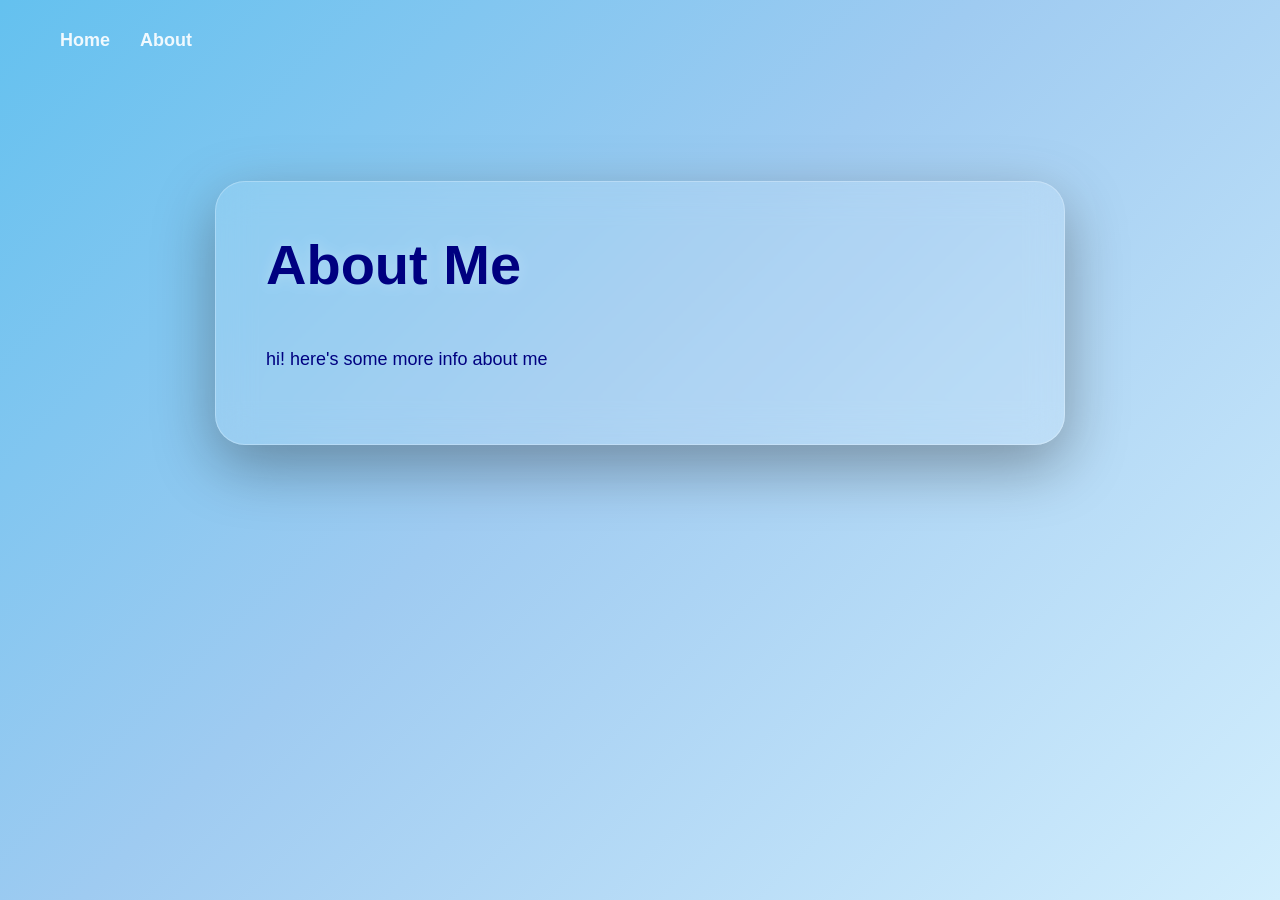
==== about.html @ 930d838c "first commit, project setup and basic background in css" ====
<!DOCTYPE html>
<html>

<head>
    <title>About Me</title>

    <link rel="stylesheet" href="style.css">
</head>

<div class="cloud cloud1"></div>
<div class="cloud cloud2"></div>
<div class="cloud cloud3"></div>

<body class="about-page">

    <nav>
        <a href="index.html">Home</a>
        <a href="about.html">About</a>
    </nav>

    <section id="about" class="about-card">

        <h1>About Me</h1>

        <p>
            hi! here's some more info about me
        </p>

        <p>
            
        </p>

    </section>

</body>
</html>
---- style.css ----
* {
    box-sizing: border-box;
}

body {
    margin: 0;
    min-height: 100vh;
    font-family: Arial, sans-serif;
    overflow-x: hidden;
}

.home-page {
    color: black;

    background:
        linear-gradient(
            135deg,
            #cfefff 0%,
            #77a4e7 20%,
            #30527c 62%,
            #1b263b 82%,
            #0d1b2a 100%
        );

    background-attachment: fixed;

    overflow-x: hidden;
}

.about-page {
    color: navy;
    background:
        linear-gradient(
            135deg,
            #64c1ef 0%,
            #9fcbf1 45%,
            #d2eefd 100%
        );

    background-attachment: fixed;
}

/* Navigation */

nav {
    padding: 30px 60px;
    display: flex;
    gap: 30px;
    position: relative;
    z-index: 10;
}

nav a {
    color: rgba(255, 255, 255, 0.9);
    text-decoration: none;
    font-size: 18px;
    font-weight: bold;
    transition: 0.3s;
}

nav a:hover {
    color: white;
    text-shadow: 0 0 12px rgba(255, 255, 255, 0.8);
}

/* Main content card */

section {
    max-width: 850px;
    margin: 100px auto;
    padding: 50px;
    border-radius: 30px;
    background: rgba(255, 255, 255, 0.12);
    backdrop-filter: blur(18px);
    border: 1px solid rgba(255, 255, 255, 0.25);
    box-shadow:
        0 0 40px rgba(255, 255, 255, 0.08),
        0 20px 60px rgba(0, 0, 0, 0.35);
    position: relative;
    z-index: 10;
}

h1 {
    font-size: 56px;
    margin-top: 0;
    color: navy;
    text-shadow: 0 0 14px rgba(255, 255, 255, 0.25);
}

p {
    font-size: 18px;
    line-height: 1.8;
    color: navy;
}



/* Moon */

.moon {
    position: fixed;

    top: 670px;
    right: 100px;

    width: 140px;
    height: 140px;

    background-image: url("images/moon2.png");

    background-size: contain;
    background-repeat: no-repeat;
    background-position: center;

    opacity: 0.4;

    filter:
        drop-shadow(0 0 30px rgba(255,255,255,0.6))
        drop-shadow(0 0 80px rgba(255,255,255,0.25));

    z-index: 1;
}

/* Stars */

.stars {
    position: fixed;
    inset: 0;

    background-image:

        /* DENSE BOTTOM RIGHT */

        radial-gradient(2px 2px at 98% 95%, rgba(255,255,255,0.95), transparent),
        radial-gradient(1px 1px at 96% 92%, rgba(255,255,255,0.8), transparent),
        radial-gradient(2px 2px at 94% 88%, rgba(255,255,255,0.9), transparent),
        radial-gradient(1px 1px at 92% 84%, rgba(255,255,255,0.7), transparent),
        radial-gradient(2px 2px at 90% 82%, rgba(255,255,255,0.95), transparent),
        radial-gradient(1px 1px at 88% 79%, rgba(255,255,255,0.75), transparent),
        radial-gradient(2px 2px at 97% 78%, rgba(255,255,255,0.9), transparent),
        radial-gradient(1px 1px at 95% 74%, rgba(255,255,255,0.6), transparent),
        radial-gradient(2px 2px at 91% 73%, rgba(255,255,255,0.9), transparent),
        radial-gradient(1.5px 1.5px at 89% 69%, rgba(255,255,255,0.8), transparent),

        /* LOWER RIGHT SPREAD */

        radial-gradient(2px 2px at 86% 90%, rgba(255,255,255,0.85), transparent),
        radial-gradient(1px 1px at 84% 86%, rgba(255,255,255,0.65), transparent),
        radial-gradient(2px 2px at 82% 82%, rgba(255,255,255,0.9), transparent),
        radial-gradient(1px 1px at 80% 78%, rgba(255,255,255,0.7), transparent),
        radial-gradient(2px 2px at 78% 74%, rgba(255,255,255,0.85), transparent),
        radial-gradient(1px 1px at 76% 70%, rgba(255,255,255,0.6), transparent),
        radial-gradient(2px 2px at 74% 66%, rgba(255,255,255,0.9), transparent),
        radial-gradient(1px 1px at 72% 62%, rgba(255,255,255,0.65), transparent),

        /* MID TRANSITION */

        radial-gradient(1px 1px at 70% 82%, rgba(255,255,255,0.55), transparent),
        radial-gradient(2px 2px at 68% 76%, rgba(255,255,255,0.7), transparent),
        radial-gradient(1px 1px at 66% 72%, rgba(255,255,255,0.5), transparent),
        radial-gradient(1.5px 1.5px at 64% 68%, rgba(255,255,255,0.6), transparent),
        radial-gradient(1px 1px at 62% 64%, rgba(255,255,255,0.45), transparent),
        radial-gradient(2px 2px at 60% 60%, rgba(255,255,255,0.7), transparent),

        /* FEW STARS HIGHER UP */

        radial-gradient(1px 1px at 78% 42%, rgba(255,255,255,0.4), transparent),
        radial-gradient(2px 2px at 86% 36%, rgba(255,255,255,0.55), transparent),
        radial-gradient(1px 1px at 92% 28%, rgba(255,255,255,0.35), transparent),
        radial-gradient(1px 1px at 72% 20%, rgba(255,255,255,0.3), transparent),

        /* HERO STARS */

        radial-gradient(4px 4px at 88% 72%, rgba(255,255,255,1), transparent),
        radial-gradient(3px 3px at 96% 82%, rgba(255,255,255,1), transparent),
        radial-gradient(4px 4px at 82% 92%, rgba(255,255,255,0.95), transparent);

    opacity: 0.85;

    pointer-events: none;

    z-index: 0;

    filter: blur(0.2px);

    animation: twinkle 7s ease-in-out infinite alternate;
}

@keyframes twinkle {
    from {
        opacity: 0.45;
    }

    to {
        opacity: 0.8;
    }
}

/* Clouds */

.cloud {
    position: fixed;
    background: rgba(255, 255, 255, 0.7);
    border-radius: 100px;
    filter: blur(2px);
    opacity: 0.85;
    z-index: 1;
}

.cloud::before,
.cloud::after {
    content: "";
    position: absolute;
    background: inherit;
    border-radius: 50%;
}

.cloud1 {
    width: 220px;
    height: 70px;
    top: 100px;
    left: -250px;
    animation: drift 45s linear infinite;
}

.cloud1::before {
    width: 90px;
    height: 90px;
    top: -40px;
    left: 35px;
}

.cloud1::after {
    width: 120px;
    height: 120px;
    top: -60px;
    right: 30px;
}

.cloud2 {
    width: 180px;
    height: 55px;
    top: 230px;
    left: -300px;
    opacity: 0.65;
    animation: drift 60s linear infinite;
    animation-delay: 10s;
}

.cloud2::before {
    width: 75px;
    height: 75px;
    top: -35px;
    left: 30px;
}

.cloud2::after {
    width: 95px;
    height: 95px;
    top: -45px;
    right: 20px;
}

.cloud3 {
    width: 260px;
    height: 80px;
    top: 470px;
    left: -350px;
    opacity: 0.5;
    animation: drift 75s linear infinite;
    animation-delay: 20s;
}

.cloud3::before {
    width: 100px;
    height: 100px;
    top: -45px;
    left: 40px;
}

.cloud3::after {
    width: 130px;
    height: 130px;
    top: -65px;
    right: 35px;
}

@keyframes drift {
    from {
        transform: translateX(0);
    }

    to {
        transform: translateX(150vw);
    }
}

.shooting-star {
    position: fixed;

    top: 120px;
    right: -200px;

    width: 180px;
    height: 2px;

    background: linear-gradient(
        to left,
        rgba(255,255,255,1),
        rgba(255,255,255,0)
    );

    border-radius: 999px;

    transform: rotate(-25deg);

    opacity: 0;

    box-shadow:
        0 0 10px rgba(255,255,255,0.9),
        0 0 20px rgba(255,255,255,0.6),
        0 0 40px rgba(255,255,255,0.4);

    animation: shooting 8s linear infinite;

    z-index: 2;
}

/* Star head */

.shooting-star::before {
    content: "";

    position: absolute;

    left: -6px;
    top: -3px;

    width: 8px;
    height: 8px;

    background: white;

    border-radius: 50%;

    box-shadow:
        0 0 12px white,
        0 0 24px rgba(255,255,255,0.8);
}

/* Animation */

@keyframes shooting {

    0% {
        transform:
            translateX(0)
            translateY(0)
            rotate(-25deg);

        opacity: 0;
    }

    5% {
        opacity: 1;
    }

    60% {
        transform:
            translateX(-160vw)
            translateY(70vh)
            rotate(-25deg);

        opacity: 1;
    }

    100% {
        transform:
            translateX(-160vw)
            translateY(70vh)
            rotate(-25deg);

        opacity: 0;
    }
}

/* Buttons */

button {
    padding: 12px 22px;
    border: none;
    border-radius: 999px;
    background: rgba(255, 255, 255, 0.22);
    color: white;
    font-size: 16px;
    cursor: pointer;
    backdrop-filter: blur(10px);
    transition: 0.3s;
}

button:hover {
    background: rgba(255, 255, 255, 0.35);
    transform: translateY(-2px);
}

/* Mobile responsiveness */

@media (max-width: 700px) {
    nav {
        padding: 24px;
        flex-direction: column;
        gap: 12px;
    }

    section {
        margin: 60px 20px;
        padding: 32px;
    }

    h1 {
        font-size: 40px;
    }

    .moon {
        width: 80px;
        height: 80px;
        top: 120px;
        right: 30px;
    }
}
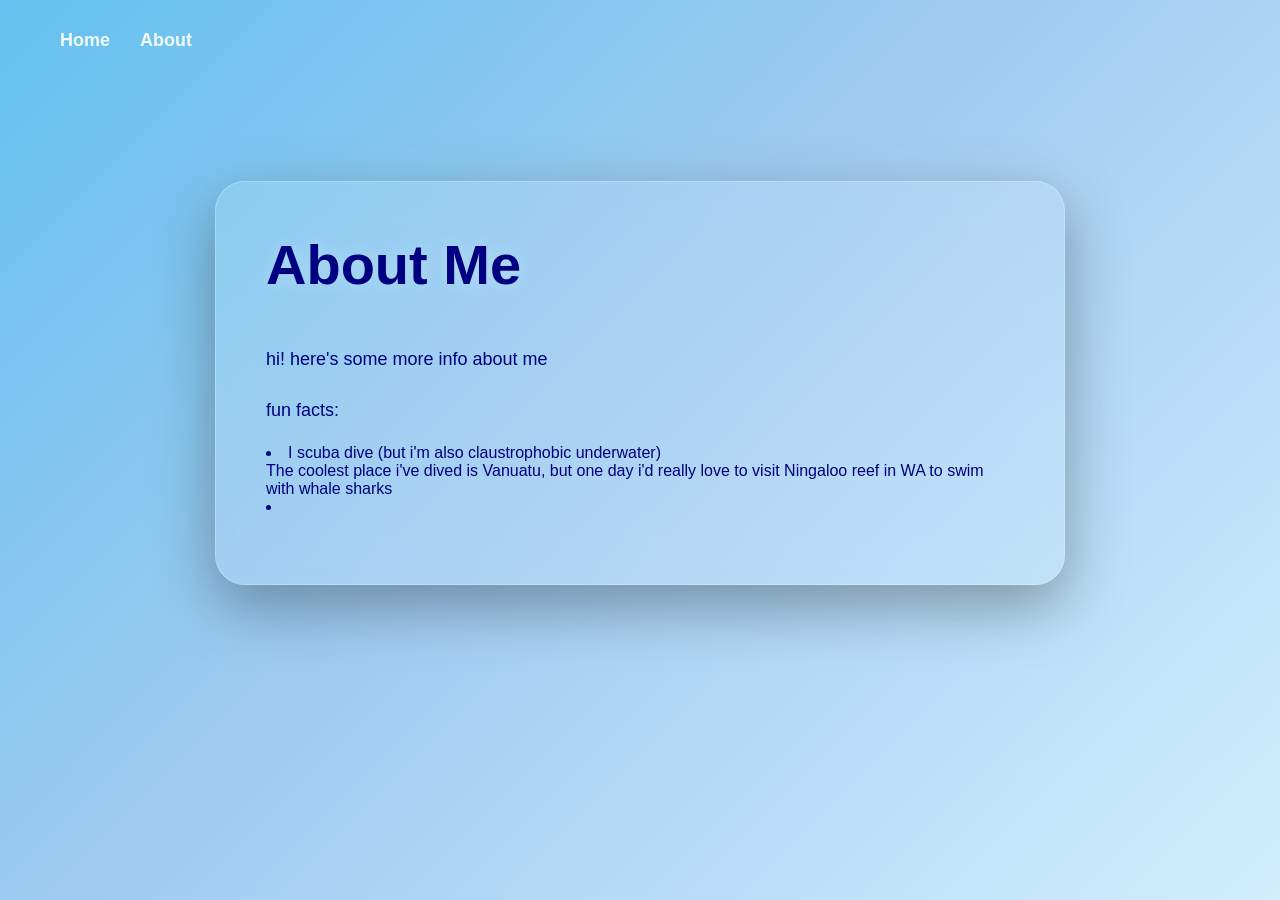
==== commit 049a3eba: "updated js file" ====
--- a/about.html
+++ b/about.html
@@ -27,7 +27,14 @@
         </p>
 
         <p>
-            
+            fun facts:
+            <li>
+                I scuba dive (but i'm also claustrophobic underwater) <br>
+                The coolest place i've dived is Vanuatu, but one day i'd really love to visit Ningaloo reef in WA to swim with whale sharks
+
+            <li>
+                
+            </li>
         </p>
 
     </section>
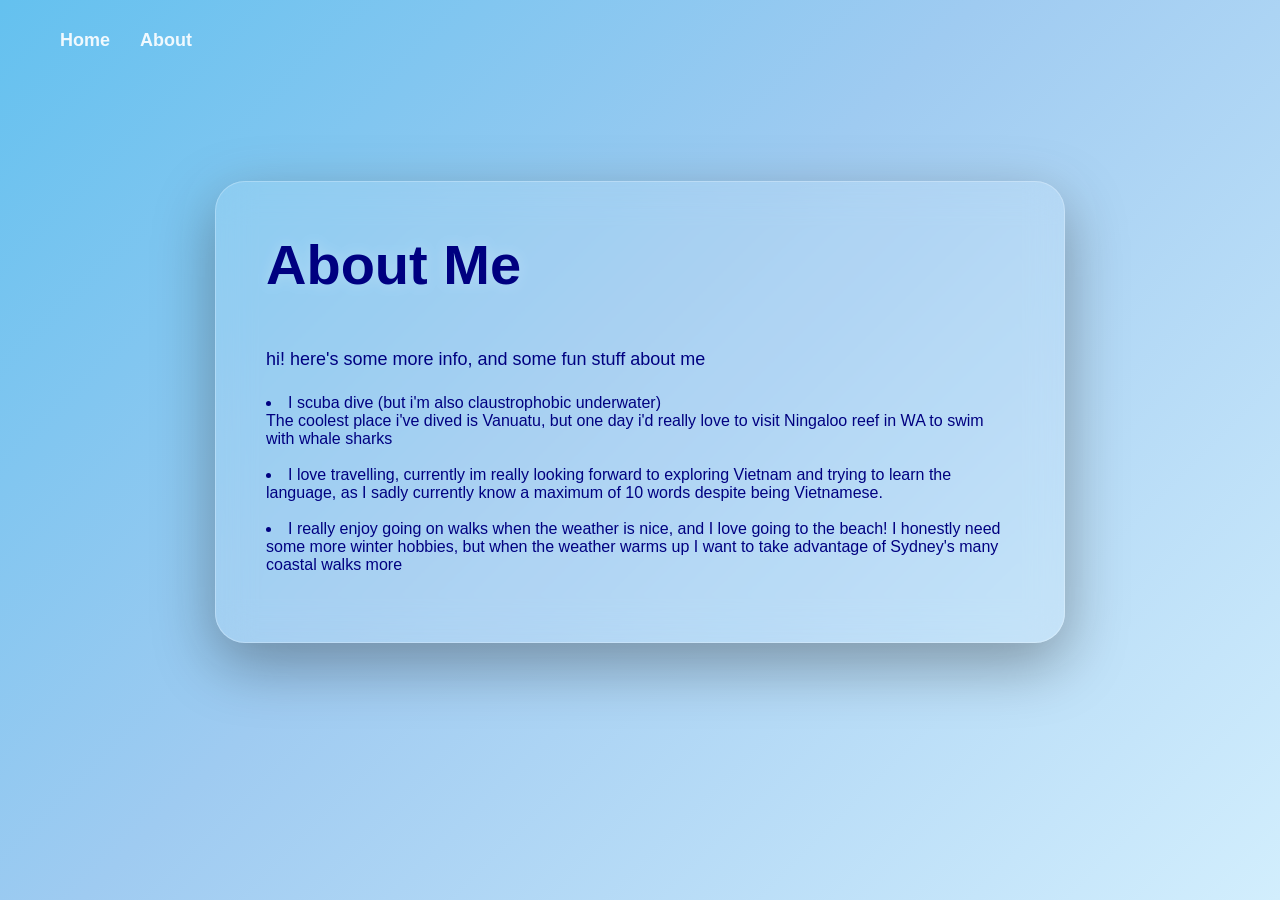
==== commit cdb17c75: "about section updated" ====
--- a/about.html
+++ b/about.html
@@ -23,17 +23,27 @@
         <h1>About Me</h1>
 
         <p>
-            hi! here's some more info about me
+            hi! here's some more info, and some fun stuff about me
         </p>
 
         <p>
-            fun facts:
             <li>
                 I scuba dive (but i'm also claustrophobic underwater) <br>
                 The coolest place i've dived is Vanuatu, but one day i'd really love to visit Ningaloo reef in WA to swim with whale sharks
+            </li>
+        </p>
 
+        <p>
             <li>
-                
+                I love travelling, currently im really looking forward to exploring Vietnam and trying to learn the language, as I sadly currently know a maximum of 10 words despite being Vietnamese.
+            </li>
+        </p>
+
+        <p>
+            <li>
+                I really enjoy going on walks when the weather is nice, and I love going to the beach!
+                I honestly need some more winter hobbies, but when the weather warms up I want to take advantage of
+                Sydney's many coastal walks more
             </li>
         </p>
 
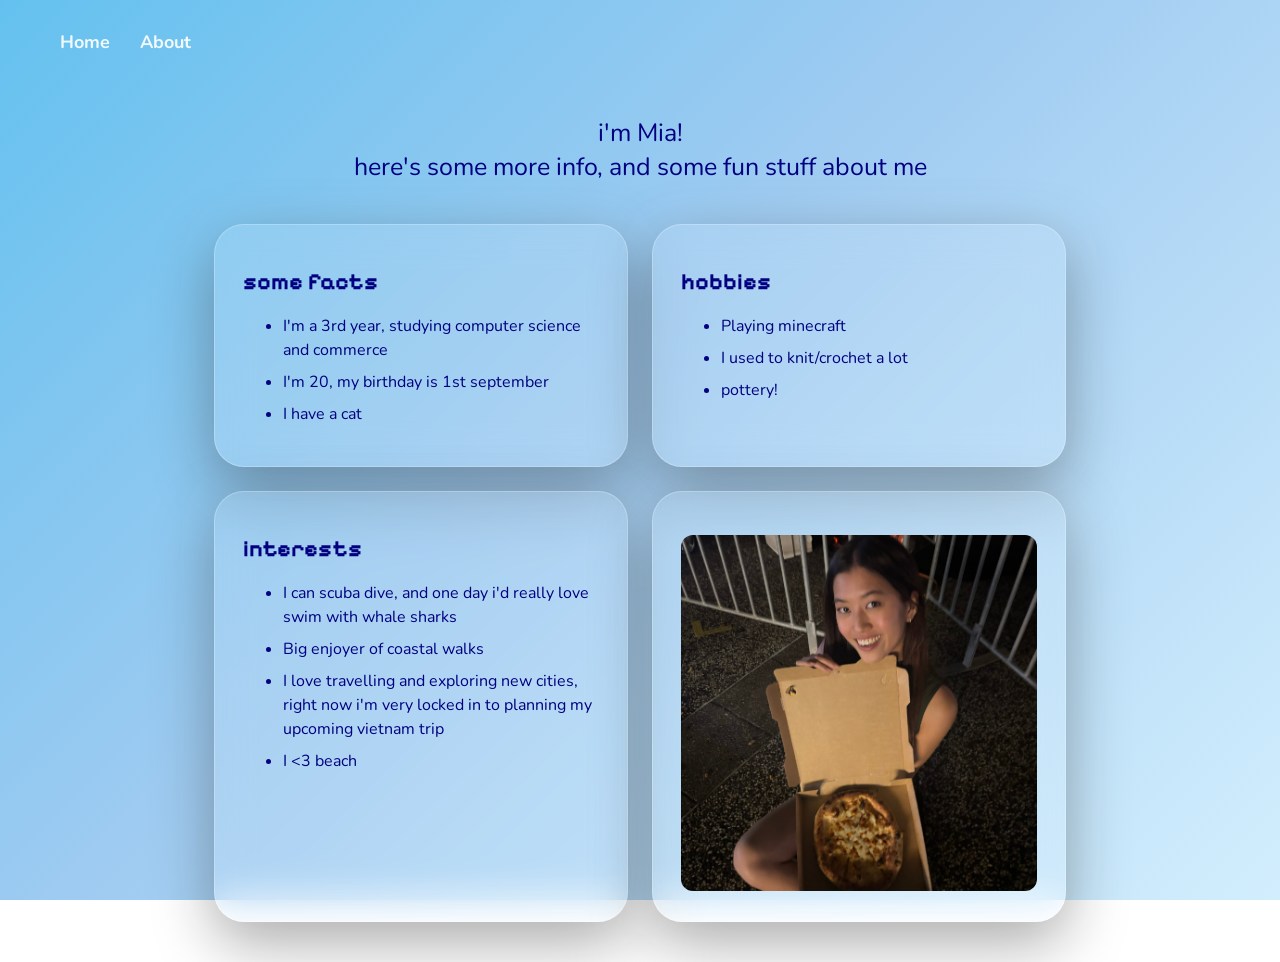
==== commit 74d2f283: "page layout and about section updated" ====
--- a/about.html
+++ b/about.html
@@ -3,51 +3,61 @@
 
 <head>
     <title>About Me</title>
+    <link rel="stylesheet" href="style.css">
 
-    <link rel="stylesheet" href="style.css">
+    <link rel="preconnect" href="https://fonts.googleapis.com">
+    <link href="https://fonts.googleapis.com/css2?family=Nunito:ital,wght@0,200..1000;1,200..1000&family=Pixelify+Sans:wght@400..700&display=swap" rel="stylesheet">
 </head>
 
-<div class="cloud cloud1"></div>
-<div class="cloud cloud2"></div>
-<div class="cloud cloud3"></div>
 
 <body class="about-page">
+    <div class="cloud cloud1"></div>
+    <div class="cloud cloud2"></div>
+    <div class="cloud cloud3"></div>
 
     <nav>
         <a href="index.html">Home</a>
         <a href="about.html">About</a>
     </nav>
 
-    <section id="about" class="about-card">
+    <div class="page-intro">
+        i'm Mia! <br>here's some more info, and some fun stuff about me
+    </div>
 
-        <h1>About Me</h1>
+    <div class="sections-grid">
+        <section class="card">
+            <h2> some facts</h2>
+            <ul>
+                <li> I'm a 3rd year, studying computer science and commerce</li>
+                <li> I'm 20, my birthday is 1st september</li>
+                <li> I have a cat</li>
+            </ul>
+        </section>
 
-        <p>
-            hi! here's some more info, and some fun stuff about me
-        </p>
+        <section class="card">
+            <h2> hobbies</h2>
+            <ul>
+                <li>Playing minecraft</li>
+                <li> I used to knit/crochet a lot</li>
+                <li> pottery! </li>
+            </ul>
+        </section>
 
-        <p>
-            <li>
-                I scuba dive (but i'm also claustrophobic underwater) <br>
-                The coolest place i've dived is Vanuatu, but one day i'd really love to visit Ningaloo reef in WA to swim with whale sharks
-            </li>
-        </p>
+        <section class="card">
+            <h2>interests</h2>
+            <ul>
+                <li>I can scuba dive, and one day i'd really love swim with whale sharks</li>
+                <li> Big enjoyer of coastal walks</li>
+                <li> I love travelling and exploring new cities, <br> right now i'm very locked in
+                    to planning my upcoming vietnam trip </li>
+                <li> I &lt;3 beach</li>
+            </ul>
+        </section>
 
-        <p>
-            <li>
-                I love travelling, currently im really looking forward to exploring Vietnam and trying to learn the language, as I sadly currently know a maximum of 10 words despite being Vietnamese.
-            </li>
-        </p>
-
-        <p>
-            <li>
-                I really enjoy going on walks when the weather is nice, and I love going to the beach!
-                I honestly need some more winter hobbies, but when the weather warms up I want to take advantage of
-                Sydney's many coastal walks more
-            </li>
-        </p>
-
-    </section>
-
+        <section class="card">
+            <h2> </h2>
+            <img src="images/me.JPG" alt="a photo of me (with pizza)">
+        </section>
+    </div>
 </body>
 </html>
--- a/style.css
+++ b/style.css
@@ -5,8 +5,29 @@
 body {
     margin: 0;
     min-height: 100vh;
-    font-family: Arial, sans-serif;
+    font-family: 'Nunito', sans-serif;
     overflow-x: hidden;
+}
+
+h1, h2 {
+    font-family: 'Pixelify Sans', sans-serif;
+}
+
+h1 {
+    font-size: 56px;
+    margin-top: 0;
+    color: white;
+    text-shadow: 0 0 14px rgba(255, 255, 255, 0.25);
+}
+
+h2 {
+    font-size: 23px;
+}
+
+p {
+    font-size: 18px;
+    line-height: 1.8;
+    color: white;
 }
 
 .home-page {
@@ -25,6 +46,11 @@
     background-attachment: fixed;
 
     overflow-x: hidden;
+    
+    display: flex;
+    flex-direction: column;
+    height: 100vh;
+    overflow: hidden;
 }
 
 .about-page {
@@ -40,6 +66,7 @@
     background-attachment: fixed;
 }
 
+
 /* Navigation */
 
 nav {
@@ -63,12 +90,49 @@
     text-shadow: 0 0 12px rgba(255, 255, 255, 0.8);
 }
 
-/* Main content card */
+/* HOME PAGE */
+
+.hero {
+    flex: 1;
+    margin: 0;
+    max-width: 100%;
+    border-radius: 0;
+    background: transparent;
+    backdrop-filter: none;
+    border: none;
+    box-shadow: none;
+    display: flex;
+    flex-direction: column;
+    align-items: center;
+    justify-content: center;
+    text-align: center;
+}
+
+.cta-btn {
+    display: inline-block;
+    margin-top: 24px;
+    padding: 14px 32px;
+    border-radius: 999px;
+    background: rgba(255, 255, 255, 0.22);
+    color: white;
+    font-size: 16px;
+    text-decoration: none;
+    backdrop-filter: blur(10px);
+    border: 1px solid rgba(255, 255, 255, 0.3);
+    transition: 0.3s;
+}
+
+.cta-btn:hover {
+    background: rgba(255, 255, 255, 0.35);
+    transform: translateY(-2px);
+}
+
+/* ABOUT PAGE */
 
 section {
     max-width: 850px;
     margin: 100px auto;
-    padding: 50px;
+    padding: 30px;
     border-radius: 30px;
     background: rgba(255, 255, 255, 0.12);
     backdrop-filter: blur(18px);
@@ -80,21 +144,41 @@
     z-index: 10;
 }
 
-h1 {
-    font-size: 56px;
-    margin-top: 0;
+.sections-grid {
+    display: grid;
+    grid-template-columns: repeat(2, 1fr);  /* 2 equal columns */
+    gap: 24px;                               /* space between cards */
+    max-width: 900px;
+    margin: 40px auto;
+    padding: 0 24px;
+}
+
+.page-intro {
+    max-width: 700px;
+    margin: 32px auto;
+    text-align: center;
     color: navy;
-    text-shadow: 0 0 14px rgba(255, 255, 255, 0.25);
-}
-
-p {
-    font-size: 18px;
-    line-height: 1.8;
-    color: navy;
-}
-
-
-
+    font-size: 25px;
+}
+
+.card {
+    padding: 24px 28px;
+    border-radius: 30px;
+    max-width: none;
+    margin: 0;
+}
+
+.card img {
+    width: 100%;
+    border-radius: 12px
+}
+
+.card li {
+    line-height: 1.5;
+    margin-bottom: 8px;
+}
+
+/* DECORATIVE
 /* Moon */
 
 .moon {
@@ -129,7 +213,7 @@
 
     background-image:
 
-        /* DENSE BOTTOM RIGHT */
+        /* dense bottom right */
 
         radial-gradient(2px 2px at 98% 95%, rgba(255,255,255,0.95), transparent),
         radial-gradient(1px 1px at 96% 92%, rgba(255,255,255,0.8), transparent),
@@ -142,7 +226,7 @@
         radial-gradient(2px 2px at 91% 73%, rgba(255,255,255,0.9), transparent),
         radial-gradient(1.5px 1.5px at 89% 69%, rgba(255,255,255,0.8), transparent),
 
-        /* LOWER RIGHT SPREAD */
+        /* lower right spread */
 
         radial-gradient(2px 2px at 86% 90%, rgba(255,255,255,0.85), transparent),
         radial-gradient(1px 1px at 84% 86%, rgba(255,255,255,0.65), transparent),
@@ -153,7 +237,7 @@
         radial-gradient(2px 2px at 74% 66%, rgba(255,255,255,0.9), transparent),
         radial-gradient(1px 1px at 72% 62%, rgba(255,255,255,0.65), transparent),
 
-        /* MID TRANSITION */
+        /* mid transition */
 
         radial-gradient(1px 1px at 70% 82%, rgba(255,255,255,0.55), transparent),
         radial-gradient(2px 2px at 68% 76%, rgba(255,255,255,0.7), transparent),
@@ -162,14 +246,14 @@
         radial-gradient(1px 1px at 62% 64%, rgba(255,255,255,0.45), transparent),
         radial-gradient(2px 2px at 60% 60%, rgba(255,255,255,0.7), transparent),
 
-        /* FEW STARS HIGHER UP */
+        /* few stars higher up */
 
         radial-gradient(1px 1px at 78% 42%, rgba(255,255,255,0.4), transparent),
         radial-gradient(2px 2px at 86% 36%, rgba(255,255,255,0.55), transparent),
         radial-gradient(1px 1px at 92% 28%, rgba(255,255,255,0.35), transparent),
         radial-gradient(1px 1px at 72% 20%, rgba(255,255,255,0.3), transparent),
 
-        /* HERO STARS */
+        /* hero stars */
 
         radial-gradient(4px 4px at 88% 72%, rgba(255,255,255,1), transparent),
         radial-gradient(3px 3px at 96% 82%, rgba(255,255,255,1), transparent),
@@ -218,7 +302,7 @@
 .cloud1 {
     width: 220px;
     height: 70px;
-    top: 100px;
+    top: 230px;
     left: -250px;
     animation: drift 45s linear infinite;
 }
@@ -240,7 +324,7 @@
 .cloud2 {
     width: 180px;
     height: 55px;
-    top: 230px;
+    top: 420px;
     left: -300px;
     opacity: 0.65;
     animation: drift 60s linear infinite;
@@ -264,7 +348,7 @@
 .cloud3 {
     width: 260px;
     height: 80px;
-    top: 470px;
+    top: 580px;
     left: -350px;
     opacity: 0.5;
     animation: drift 75s linear infinite;
@@ -384,25 +468,6 @@
     }
 }
 
-/* Buttons */
-
-button {
-    padding: 12px 22px;
-    border: none;
-    border-radius: 999px;
-    background: rgba(255, 255, 255, 0.22);
-    color: white;
-    font-size: 16px;
-    cursor: pointer;
-    backdrop-filter: blur(10px);
-    transition: 0.3s;
-}
-
-button:hover {
-    background: rgba(255, 255, 255, 0.35);
-    transform: translateY(-2px);
-}
-
 /* Mobile responsiveness */
 
 @media (max-width: 700px) {
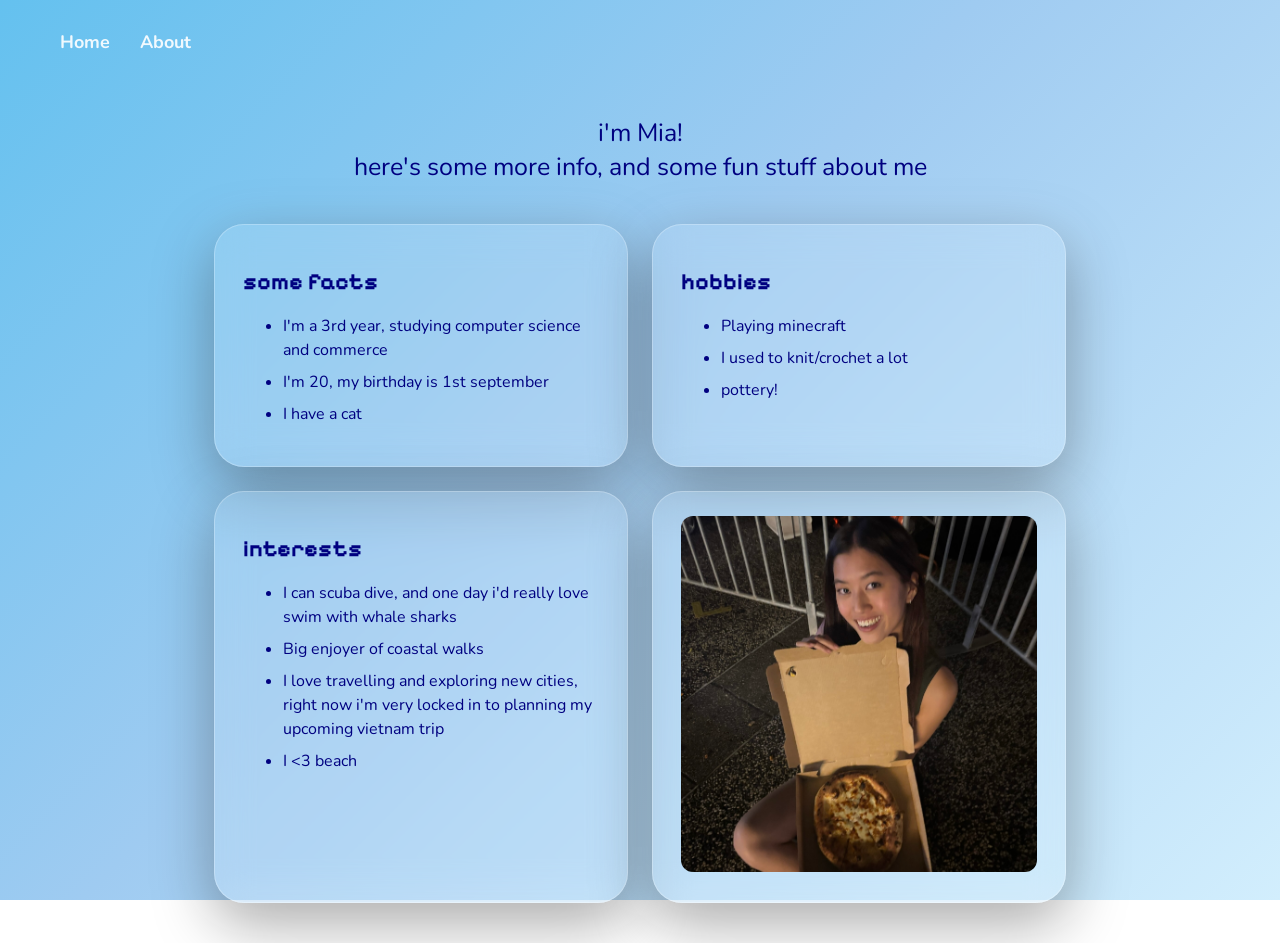
==== commit e2d2d053: "minor change to spacing on image in about section" ====
--- a/about.html
+++ b/about.html
@@ -55,7 +55,6 @@
         </section>
 
         <section class="card">
-            <h2> </h2>
             <img src="images/me.JPG" alt="a photo of me (with pizza)">
         </section>
     </div>
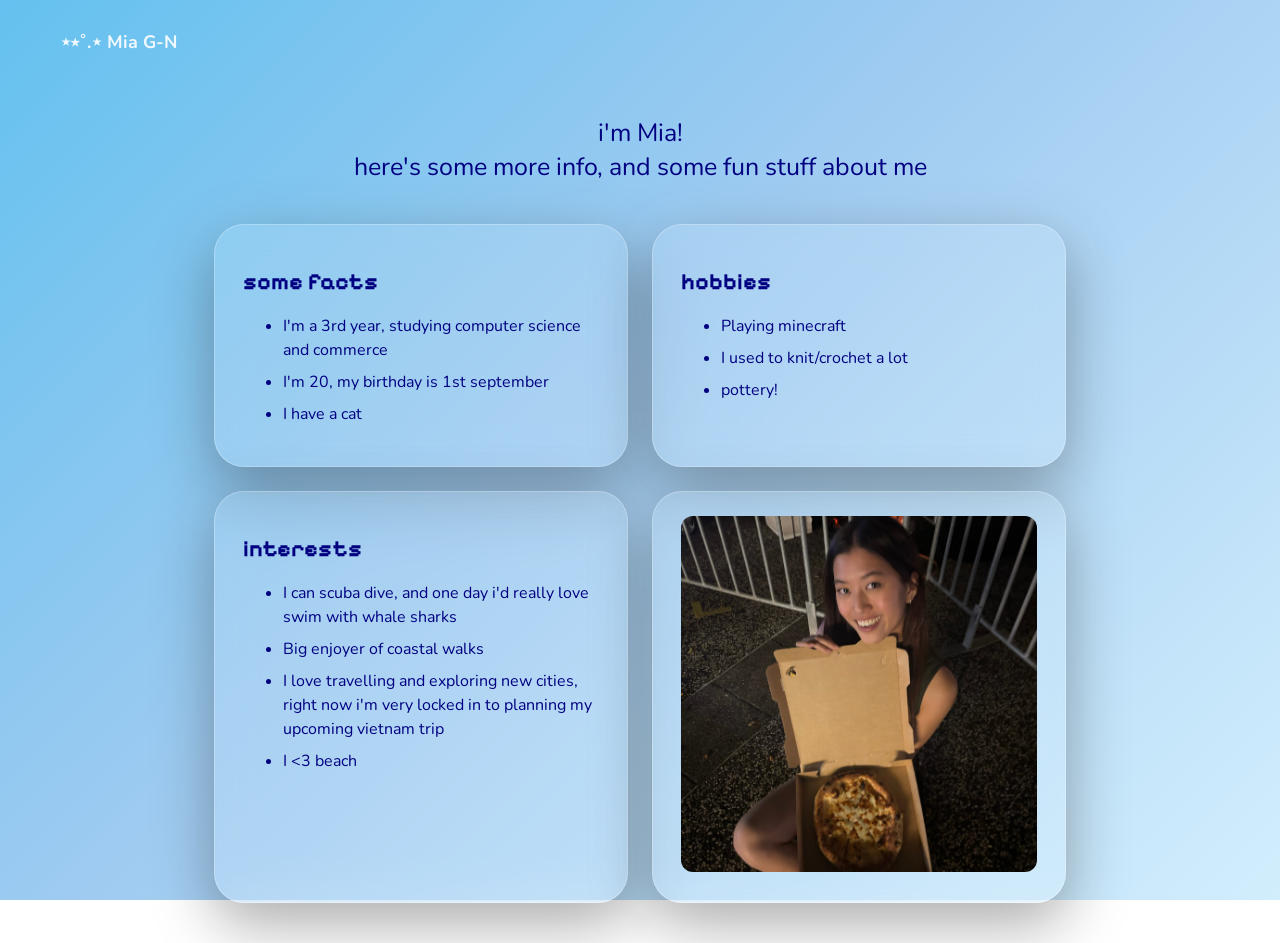
==== commit f8ee8b90: "edited nav bar in home and about pages" ====
--- a/about.html
+++ b/about.html
@@ -16,8 +16,7 @@
     <div class="cloud cloud3"></div>
 
     <nav>
-        <a href="index.html">Home</a>
-        <a href="about.html">About</a>
+        <a href="index.html">⋆⭒˚.⋆ Mia G-N</a>
     </nav>
 
     <div class="page-intro">
